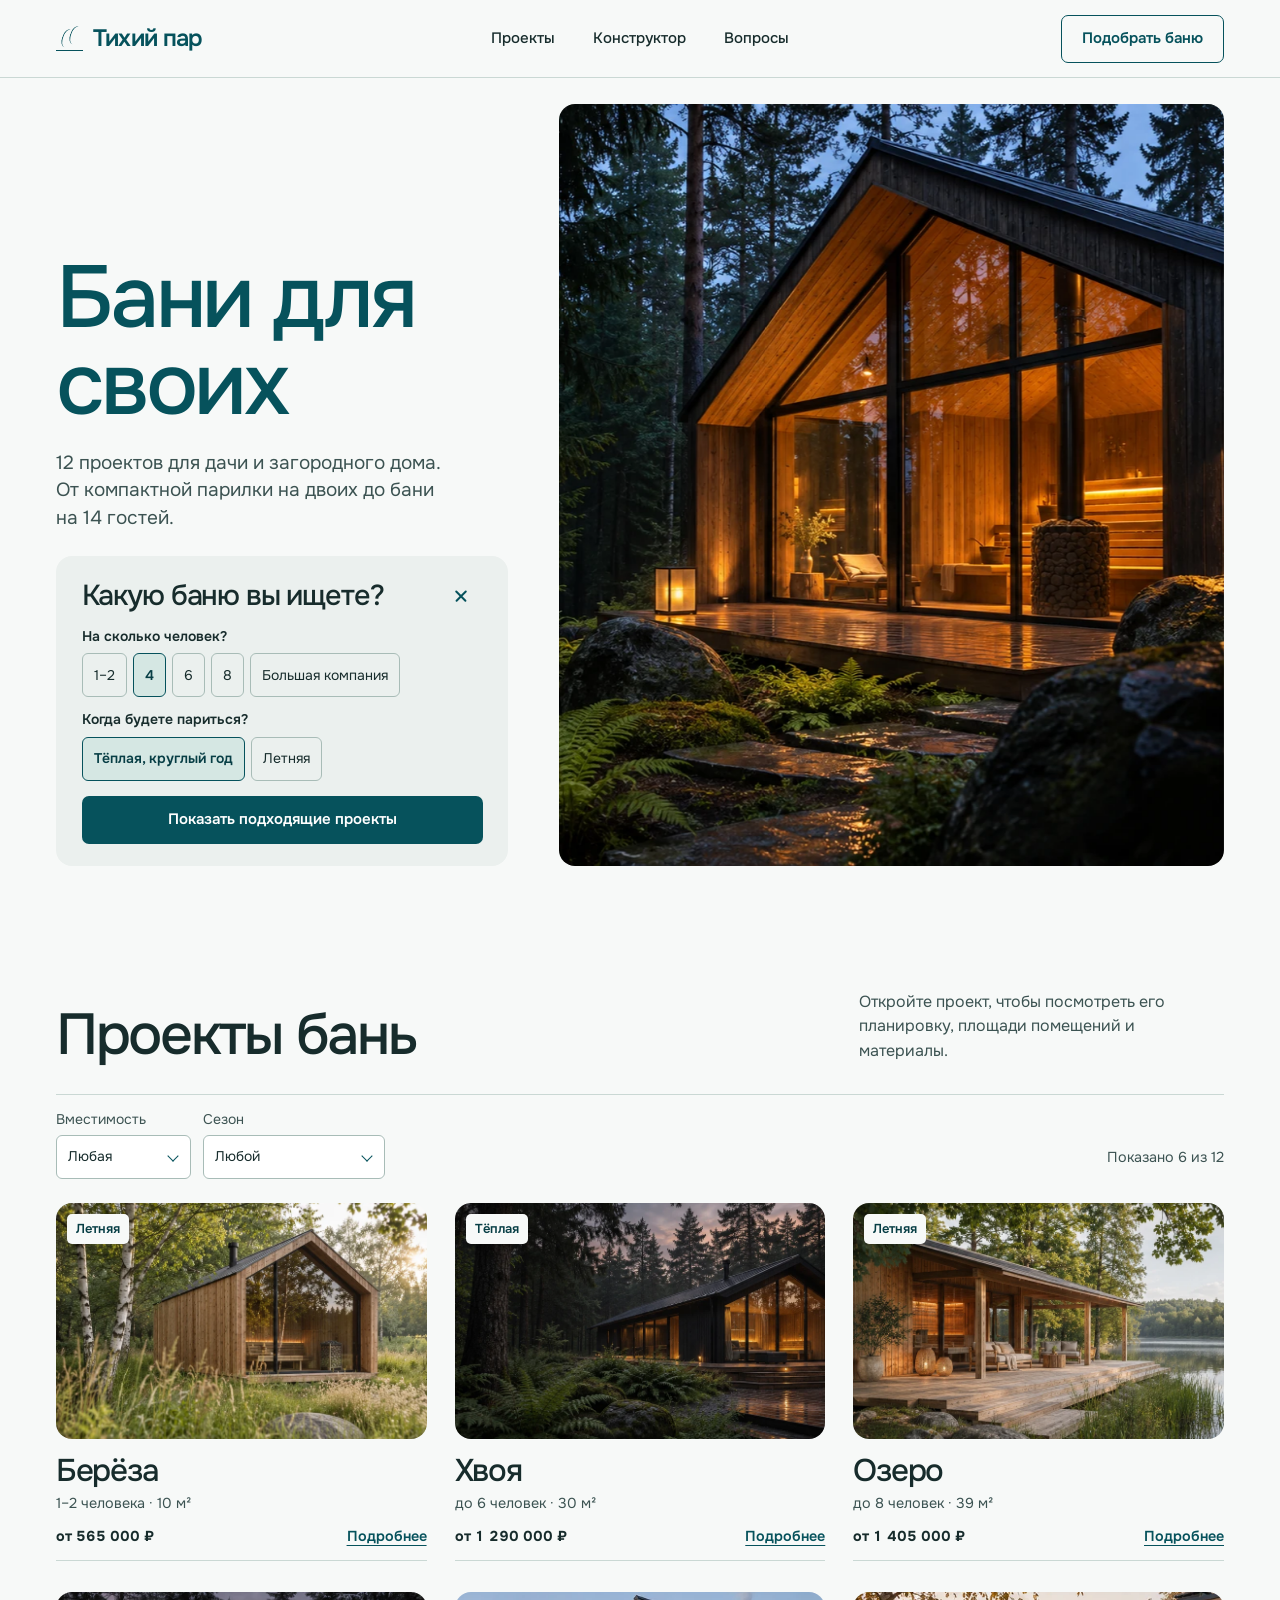
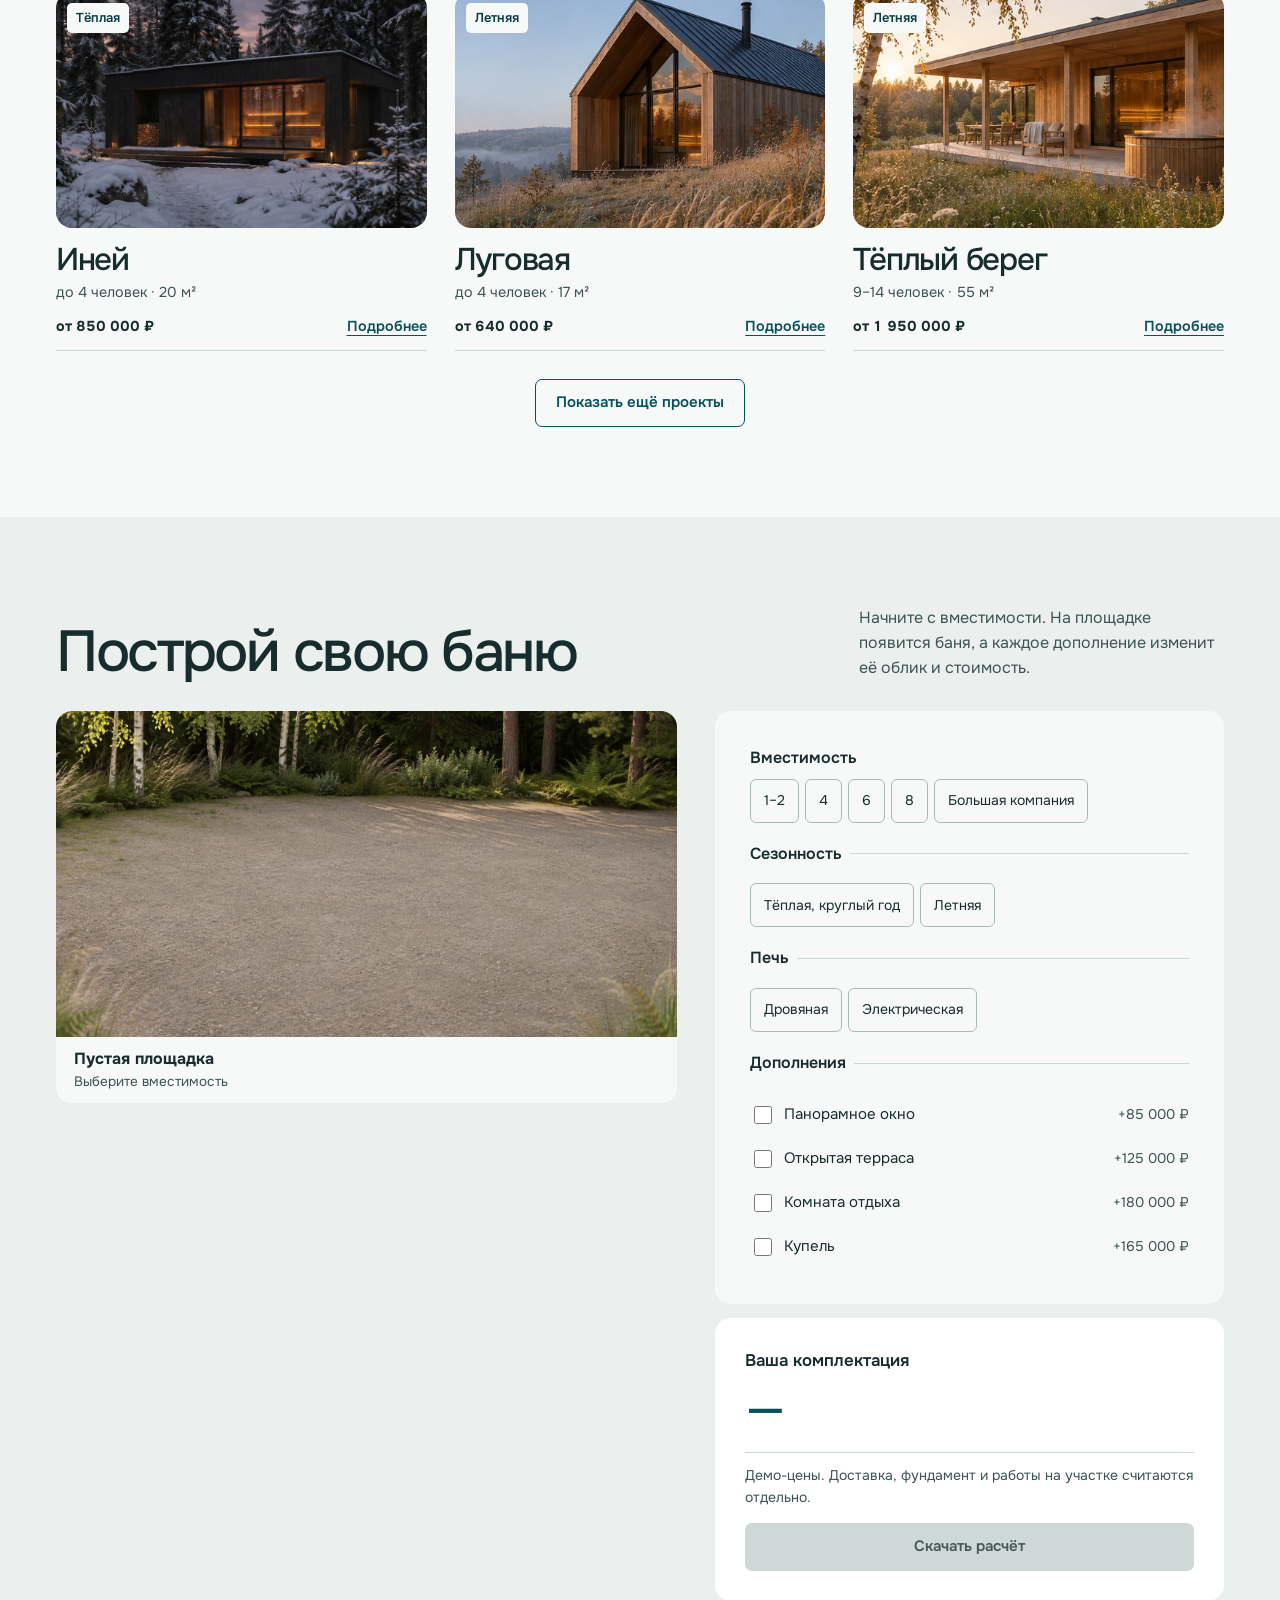
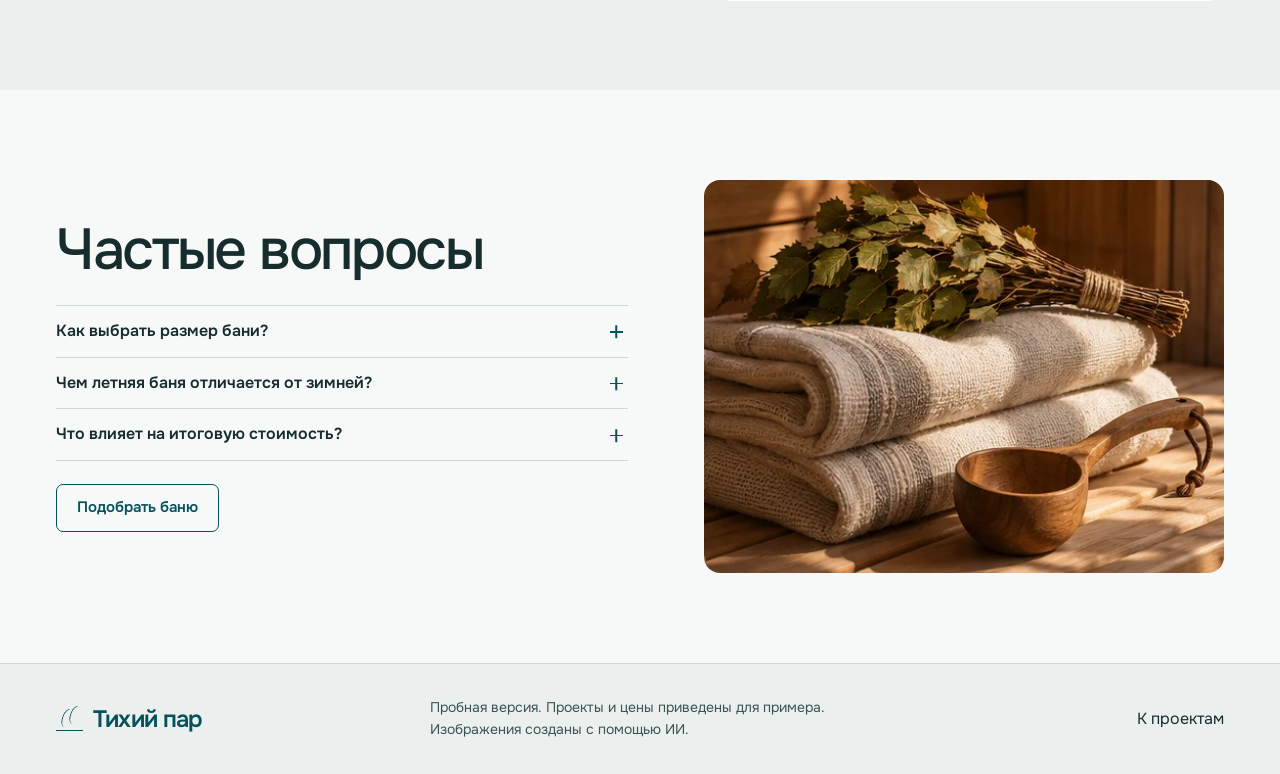
==== index.html @ e60c03b2 "Publish Tihiy Par bathhouse site" ====
<!doctype html>
<html lang="ru" data-type="product" data-radius="soft" data-buttons="solid">
<head>
  <meta charset="utf-8">
  <meta name="viewport" content="width=device-width, initial-scale=1">
  <meta name="theme-color" content="#f7f9f8">
  <meta name="page-type" content="product">
  <meta name="site-kind" content="other">
  <meta name="description" content="Подберите проект бани для дачи, семьи или большой компании и рассчитайте свою комплектацию.">
  <title>Тихий пар — бани для жизни за городом</title>
  <link rel="preconnect" href="https://fonts.googleapis.com">
  <link rel="preconnect" href="https://fonts.gstatic.com" crossorigin>
  <meta property="og:title" content="Тихий пар — проекты загородных бань">
  <meta property="og:description" content="12 проектов с планировками и расчёт стоимости вашей бани.">
  <meta property="og:image" content="https://tihiy-par-banya-studio.vocalmacaw258.chatgpt.site/assets/forest.webp">
  <meta name="twitter:card" content="summary_large_image">
  <link rel="icon" href="assets/mark.svg" type="image/svg+xml">
  <link href="https://fonts.googleapis.com/css2?family=Onest:wght@400;500;600;700&display=swap" rel="stylesheet">
  <link rel="stylesheet" href="styles.css">
  <script src="project-details.js" defer></script>
  <script src="construction.js" defer></script>
  <script src="app.js" defer></script>
</head>
<body>
  <a class="skip-link" href="#top">К содержанию</a>
  <header class="header">
    <div class="shell header-inner">
      <a class="brand" href="#top" aria-label="Тихий пар, на главную"><span class="brand-icon" aria-hidden="true"></span>Тихий пар</a>
      <button class="menu-toggle" type="button" aria-expanded="false" aria-controls="navigation">Меню</button>
      <nav id="navigation" class="navigation" aria-label="Основное меню">
        <a href="#catalog">Проекты</a><a href="#builder">Конструктор</a><a href="#faq">Вопросы</a>
      </nav>
      <button class="button button-line header-pick" type="button" data-quiz>Подобрать баню</button>
    </div>
  </header>
  <main id="top" tabindex="-1">
    <section class="hero" data-enter aria-labelledby="hero-title">
      <div class="shell wrap hero-inner">
        <div class="hero-copy">
          <h1 id="hero-title">Бани для своих</h1>
          <p class="hero-lead">12 проектов для дачи и загородного дома. От компактной парилки на двоих до бани на 14 гостей.</p>
          <button class="button hero-pick" id="hero-pick" type="button" data-quiz hidden>Открыть подбор</button>
        </div>
        <div class="hero-photo">
          <img src="assets/forest.webp" srcset="assets/forest-small.webp 820w, assets/forest.webp 1672w" sizes="(max-width: 620px) calc(100vw - 34px), 1400px" alt="Деревянная баня с тёплым светом в хвойном лесу" width="1672" height="941" fetchpriority="high">
        </div>
        <aside class="quiz" id="quiz" aria-labelledby="quiz-title">
          <div class="quiz-head"><p id="quiz-title">Какую баню вы ищете?</p><button type="button" id="quiz-close" class="icon-button" aria-label="Закрыть подбор"></button></div>
          <form id="quiz-form">
            <fieldset><legend>На сколько человек?</legend><div class="quiz-options" id="quiz-capacity"></div></fieldset>
            <fieldset><legend>Когда будете париться?</legend><div class="quiz-options" id="quiz-season"></div></fieldset>
            <button class="button button-dark quiz-submit" type="submit">Показать подходящие проекты</button>
          </form>
        </aside>
      </div>
    </section>
    <section class="section shell wrap" id="catalog" aria-labelledby="catalog-title">
      <div class="section-heading">
        <h2 id="catalog-title">Проекты бань</h2>
        <p>Откройте проект, чтобы посмотреть его планировку, площади помещений и материалы.</p>
      </div>
      <form id="filters" class="filters" aria-label="Фильтры каталога">
        <div class="filter-selects"><label>Вместимость<select id="catalog-capacity"></select></label><label>Сезон<select id="catalog-season"></select></label></div>
        <div class="filter-actions"><span id="catalog-count" role="status"></span><button type="reset" class="text-button" id="reset-filters">Сбросить</button></div>
      </form>
      <div id="project-grid" class="project-grid"></div>
      <div class="catalog-more"><button id="catalog-more" class="button button-line" type="button">Показать ещё проекты</button></div>
    </section>
    <section class="builder-section" id="builder" aria-labelledby="builder-title">
      <div class="shell wrap section">
        <div class="section-heading">
          <h2 id="builder-title">Построй свою баню</h2>
          <p>Начните с вместимости. На площадке появится баня, а каждое дополнение изменит её облик и стоимость.</p>
        </div>
        <div class="builder-layout">
          <figure class="build-preview">
            <canvas id="build-scene" width="800" height="420" role="img" aria-label="Пустая площадка для бани"></canvas>
            <figcaption><div><strong id="scene-title">Пустая площадка</strong><span id="scene-detail">Выберите вместимость</span></div><button type="button" id="clear-build" class="text-button" hidden>Начать заново</button></figcaption>
          </figure>
          <div class="build-settings">
          <form id="builder-form" class="builder-form">
            <fieldset><legend>Вместимость</legend><div class="build-options" id="builder-capacity"></div></fieldset>
            <fieldset><legend>Сезонность</legend><div class="build-options" id="builder-season"></div></fieldset>
            <fieldset><legend>Печь</legend><div class="build-options" id="builder-stove"></div></fieldset>
            <fieldset><legend>Дополнения</legend><div class="build-extras" id="builder-extras"></div></fieldset>
          </form>
          <aside class="estimate" aria-label="Предварительный расчёт">
            <div class="estimate-body">
              <h3>Ваша комплектация</h3>
              <p id="estimate-total" class="estimate-total" aria-live="polite" aria-atomic="true"></p>
              <ul id="estimate-items" class="estimate-items"></ul>
              <p class="estimate-note">Демо-цены. Доставка, фундамент и работы на участке считаются отдельно.</p>
              <button id="save-estimate" class="button button-dark" type="button">Скачать расчёт</button>
            </div>
          </aside>
          </div>
        </div>
      </div>
    </section>
    <section class="section shell wrap faq" id="faq" aria-labelledby="faq-title">
      <div>
        <h2 id="faq-title">Частые вопросы</h2>
        <details><summary>Как выбрать размер бани?</summary><p>Ориентируйтесь на число людей, которые будут париться одновременно. Для двоих достаточно компактной парной. Для встреч с друзьями пригодится отдельная комната отдыха.</p></details>
        <details><summary>Чем летняя баня отличается от зимней?</summary><p>Для использования в мороз выбирайте утеплённый вариант. Он дольше удерживает тепло. Если нужна вода зимой, её подвод и слив стоит продумать вместе с планировкой.</p></details>
        <details><summary>Что влияет на итоговую стоимость?</summary><p>Площадь, утепление, печь, остекление и дополнительные зоны. Доставка и подготовка участка зависят от места строительства.</p></details>
        <button class="button button-line faq-action" type="button" data-quiz>Подобрать баню</button>
      </div>
      <div class="faq-photo"><img src="assets/ritual.webp" alt="Льняные полотенца, берёзовый веник и деревянный ковш" loading="lazy" width="840" height="560"></div>
    </section>
  </main>
  <footer class="footer">
    <div class="shell footer-inner">
      <a class="brand" href="#top"><span class="brand-icon" aria-hidden="true"></span>Тихий пар</a>
      <p>Пробная версия. Проекты и цены приведены для примера. Изображения созданы с помощью ИИ.</p>
      <a href="#catalog">К проектам</a>
    </div>
  </footer>
  <dialog id="project-dialog" aria-labelledby="project-title">
    <button id="dialog-close" type="button" class="icon-button dialog-close" aria-label="Закрыть проект"></button>
    <div id="dialog-content"></div>
  </dialog>
</body>
</html>
---- styles.css ----
:root {
  color-scheme: light;
  --paper: #f7f9f8;
  --surface: #ebf0ee;
  --white: #fff;
  --ink: #172c2c;
  --muted: #3c5352;
  --accent: #06525c;
  --accent-dark: #073e45;
  --selected: #d5e7e3;
  --line: #cad8d4;
  --focus: #18777f;
  --radius: 16px;
  --ease: cubic-bezier(.22, 1, .36, 1);
  --font: Onest, Arial, sans-serif;
}

* { box-sizing: border-box; }
html { scroll-behavior: smooth; accent-color: var(--accent); scrollbar-color: #7b9996 var(--surface); }
body { margin: 0; background: var(--paper); color: var(--ink); font: 1rem/1.55 var(--font); }
::selection { background: var(--selected); color: var(--accent-dark); }
button, select { font: inherit; }
button { cursor: pointer; }
a { color: inherit; text-decoration: none; }
img { max-width: 100%; display: block; }
[hidden] { display: none !important; }
:focus-visible { outline: 3px solid var(--focus); outline-offset: 4px; }
.shell { width: min(100% - 112px, 1328px); margin-inline: auto; }
.skip-link { position: fixed; z-index: 5; inset: 12px auto auto 12px; padding: 10px 14px; background: var(--white); color: var(--accent); transform: translateY(-180%); }
.skip-link:focus { transform: none; }

.header { position: relative; z-index: 2; border-bottom: 1px solid var(--line); }
.header-inner { min-height: 77px; display: grid; grid-template-columns: 1fr auto 1fr; align-items: center; gap: 22px; }
.brand { display: inline-flex; width: fit-content; min-height: 44px; align-items: center; gap: 10px; white-space: nowrap; color: var(--accent); font-size: 1.48rem; font-weight: 600; letter-spacing: -.035em; }
.brand-icon { position: relative; display: inline-block; width: 27px; height: 25px; border-bottom: 1.5px solid currentColor; }
.brand-icon::before, .brand-icon::after { content: ""; position: absolute; width: 10px; height: 19px; border-left: 1.5px solid currentColor; border-radius: 50%; transform: rotate(20deg); inset: 3px auto auto 6px; }
.brand-icon::after { inset: 0 auto auto 14px; }
.navigation { display: flex; align-items: center; gap: clamp(20px, 3vw, 48px); font-size: .94rem; font-weight: 500; }
.navigation a, .footer a, .text-button { text-underline-offset: 5px; }
.navigation a:hover, .footer a:hover, .text-button:hover { text-decoration: underline; }
.header-pick { justify-self: end; }
.menu-toggle { display: none; }

.button { display: inline-flex; min-height: 48px; justify-content: center; align-items: center; padding: 10px 20px; border: 1px solid transparent; border-radius: 7px; text-align: center; font-size: .94rem; font-weight: 600; line-height: 1.3; transition: background .2s, color .2s, transform .21s var(--ease); }
.button-line, .hero-pick { border-color: var(--accent); color: var(--accent); background: transparent; }
.button-line:hover, .hero-pick:hover { background: var(--surface); }
.button-dark { background: var(--accent); color: var(--white); }
.button-dark:hover { background: var(--accent-dark); }
.button:hover { transform: translateY(-2px); }
.button:active { transform: translateY(0); }

h1, h2, h3, p { margin-top: 0; }
h1, h2, h3 { font-weight: 500; letter-spacing: -.04em; }
h1 { max-width: 9ch; color: var(--accent); font-size: clamp(3.35rem, 6.85vw, 6rem); line-height: .99; margin: 0 0 21px; text-wrap: balance; }
h2 { font-size: clamp(2.2rem, 4.5vw, 4.35rem); line-height: 1.04; margin-bottom: 0; text-wrap: balance; }
.hero-inner { min-height: calc(min(900px, 100svh) - 78px); display: grid; grid-template-columns: minmax(0, 4.05fr) minmax(0, 5.95fr); grid-template-rows: 1fr auto; gap: 23px clamp(25px, 4vw, 62px); padding-block: 26px 34px; }
.hero-copy { grid-area: 1 / 1; align-self: end; }
.hero-inner:has(.quiz[hidden]) .hero-copy { align-self: center; }
.hero-lead { color: var(--muted); max-width: 390px; font-size: clamp(1rem, 1.5vw, 1.19rem); line-height: 1.45; margin-bottom: 0; }
.hero-pick { margin-top: 16px; }
.hero-photo { grid-area: 1 / 2 / 3; overflow: hidden; border-radius: var(--radius); position: relative; background: var(--surface); min-height: 545px; }
.hero-photo img { position: absolute; inset: 0; width: 100%; height: 100%; object-fit: cover; object-position: 64% center; }
[data-enter] .hero-photo img { animation: hero-settle .85s var(--ease) both; }
@keyframes hero-settle { from { transform: scale(1.035); } to { transform: scale(1); } }
.quiz { grid-area: 2 / 1; align-self: end; min-width: 0; padding: 18px clamp(14px, 2vw, 26px) 22px; border-radius: var(--radius); background: var(--surface); }
.quiz-head { display: flex; align-items: center; justify-content: space-between; gap: 8px; margin-bottom: 8px; }
#quiz-title { font-size: clamp(1.35rem, 2.25vw, 2.1rem); line-height: 1.12; font-weight: 500; letter-spacing: -.04em; margin: 0; }
.icon-button { border: 1px solid transparent; border-radius: 50%; background: transparent; color: var(--accent); width: 44px; height: 44px; flex: none; position: relative; }
.icon-button::before, .icon-button::after { content: ""; width: 15px; height: 1.5px; background: currentColor; position: absolute; top: 50%; left: 50%; transform: translate(-50%, -50%) rotate(45deg); border-radius: 2px; }
.icon-button::after { transform: translate(-50%, -50%) rotate(-45deg); }
.icon-button:hover { background: var(--selected); }
fieldset { border: 0; padding: 0; margin: 0; min-width: 0; }
legend { padding: 0; font-weight: 600; }
.quiz fieldset { margin-bottom: 12px; }
.quiz legend { font-size: .875rem; margin-bottom: 6px; }
.quiz-options, .build-options { display: flex; flex-wrap: wrap; gap: 6px; }
.chip { position: relative; display: inline-flex; cursor: pointer; max-width: 100%; }
.chip input { position: absolute; opacity: 0; width: 1px; height: 1px; }
.chip span { display: flex; align-items: center; border: 1px solid #a8bcb7; border-radius: 6px; padding: 6px 11px; font-size: .875rem; min-height: 44px; line-height: 1.25; transition: background .18s, border-color .18s; }
.chip:hover span { border-color: var(--accent); }
.chip input:checked + span { background: var(--selected); border-color: var(--accent); color: var(--accent-dark); font-weight: 600; }
.chip input:focus-visible + span { outline: 2px solid var(--focus); outline-offset: 2px; }
.quiz-submit { width: 100%; margin-top: 3px; }

.section { padding-block: clamp(68px, 7vw, 112px); }
.section-heading { display: grid; grid-template-columns: minmax(0, 1.6fr) minmax(0, 1fr); align-items: end; gap: 25px; margin-bottom: 28px; }
.section-heading > p { margin: 0 0 2px; max-width: 365px; justify-self: end; color: var(--muted); }
.filters { display: flex; justify-content: space-between; align-items: end; gap: 10px 16px; flex-wrap: wrap; padding-block: 14px 24px; border-top: 1px solid var(--line); }
.filter-selects, .filter-actions { display: flex; flex-wrap: wrap; align-items: end; gap: 12px; }
.filter-actions { align-items: center; min-height: 44px; color: var(--muted); font-size: .9rem; }
.filters label { position: relative; display: grid; gap: 4px; font-size: .875rem; color: var(--muted); }
.filters label::after { content: ""; width: 7px; height: 7px; border-right: 1.5px solid var(--accent); border-bottom: 1.5px solid var(--accent); transform: rotate(45deg); position: absolute; right: 14px; bottom: 19px; pointer-events: none; }
select { appearance: none; min-height: 44px; border: 1px solid #a8bcb7; color: var(--ink); border-radius: 6px; background: var(--white); padding: 5px 33px 5px 11px; cursor: pointer; }
.text-button { min-height: 44px; background: transparent; border: 0; color: var(--accent); padding: 3px 6px; font-weight: 600; }
.project-grid { display: grid; grid-template-columns: repeat(3, minmax(0, 1fr)); column-gap: clamp(13px, 2.2vw, 34px); row-gap: 31px; }
.card { border-bottom: 1px solid var(--line); min-width: 0; transition: transform .22s var(--ease); }
.card-button { width: 100%; display: block; text-align: left; background: transparent; border: 0; color: inherit; padding: 0 0 8px; }
.card-media { position: relative; overflow: hidden; border-radius: var(--radius); background: var(--surface); }
.card-media img { width: 100%; aspect-ratio: 1.57; height: auto; object-fit: cover; transition: transform .35s var(--ease); }
.card:hover { transform: translateY(-2px); }
.card-button:hover img { transform: scale(1.028); }
.card-tag { position: absolute; left: 11px; top: 11px; background: var(--paper); color: var(--accent-dark); padding: 5px 9px; border-radius: 5px; font-size: .81rem; font-weight: 600; }
.card-body { padding: 14px 0 5px; }
.card-body h3 { font-size: clamp(1.5rem, 2.45vw, 2.25rem); margin: 0 0 3px; line-height: 1.15; }
.card-info { color: var(--muted); margin: 0 0 11px; font-size: .9rem; }
.card-bottom { display: flex; justify-content: space-between; align-items: center; gap: 7px; flex-wrap: wrap; font-size: .9rem; }
.card-bottom strong, .estimate-total, dd { font-variant-numeric: tabular-nums; }
.card-bottom span { color: var(--accent); font-weight: 600; text-decoration: underline; text-underline-offset: 4px; }
.catalog-more { margin-top: 28px; text-align: center; }
.catalog-empty { grid-column: 1 / -1; padding: 22px; background: var(--surface); color: var(--muted); margin: 0; border-radius: var(--radius); }

.builder-section { background: var(--surface); }
.build-preview { position: static; align-self: start; margin: 0; overflow: hidden; background: #edf0e5; border-radius: var(--radius); }
.build-preview canvas { width: 100%; height: auto; display: block; aspect-ratio: 800 / 420; }
.build-preview figcaption { display: flex; align-items: center; justify-content: space-between; gap: 8px; min-height: 66px; padding: 10px 18px; background: var(--paper); }
.build-preview figcaption strong, .build-preview figcaption span { display: block; }
.build-preview figcaption span { font-size: .85rem; color: var(--muted); }
.build-preview .text-button { font-size: .85rem; }
.build-settings { display: grid; gap: 14px; min-width: 0; }
.estimate button:disabled { background: #ced8d6; color: #465854; cursor: default; transform: none; }
.builder-layout { display: grid; grid-template-columns: minmax(0, 1.22fr) minmax(0, 1fr); gap: clamp(16px, 3vw, 40px); align-items: start; }
.builder-form { background: var(--paper); border-radius: var(--radius); padding: clamp(17px, 3vw, 35px); }
.builder-form fieldset + fieldset { border-top: 1px solid var(--line); margin-top: 19px; padding-top: 9px; }
.builder-form legend { font-size: 1rem; margin-bottom: 8px; padding-right: 8px; }
.builder-form .chip span { padding-inline: 13px; }
.build-extras { display: grid; }
.extra { display: flex; gap: 9px; align-items: center; min-height: 44px; padding: 6px 0; font-size: .94rem; cursor: pointer; }
.extra input { width: 18px; height: 18px; flex: none; }
.extra small { margin-left: auto; font-size: .875rem; color: var(--muted); white-space: nowrap; }
.estimate { background: var(--white); border-radius: var(--radius); overflow: hidden; }
.estimate > img { width: 100%; height: clamp(155px, 17vw, 225px); object-fit: cover; object-position: 50% 57%; }
.estimate-body { padding: clamp(16px, 2.6vw, 30px); }
.estimate-body h3 { font-size: 1.05rem; letter-spacing: 0; margin-bottom: 4px; font-weight: 600; }
.estimate-total { color: var(--accent); font-size: clamp(2rem, 4.2vw, 3.65rem); letter-spacing: -.04em; line-height: 1.12; margin-bottom: 13px; }
.estimate-items { list-style: none; padding: 0; margin: 0 0 14px; color: var(--muted); }
.estimate-items li { display: flex; justify-content: space-between; gap: 10px; font-size: .875rem; line-height: 1.7; }
.estimate-items li span:last-child { white-space: nowrap; }
.estimate-note { border-top: 1px solid var(--line); padding-top: 12px; color: var(--muted); font-size: .875rem; }
.estimate-body .button { width: 100%; }

.faq { display: grid; grid-template-columns: minmax(0, 1.1fr) minmax(0, 1fr); gap: clamp(23px, 6vw, 84px); align-items: center; }
.faq-photo img { width: 100%; height: auto; aspect-ratio: 1.32; object-fit: cover; border-radius: var(--radius); }
.faq h2 { margin-bottom: 24px; }
details { border-top: 1px solid var(--line); }
details:last-of-type { border-bottom: 1px solid var(--line); }
summary { cursor: pointer; font-weight: 600; padding: 13px 26px 13px 0; position: relative; list-style: none; }
summary::-webkit-details-marker { display: none; }
summary::before, summary::after { content: ""; position: absolute; inset: 50% 5px auto auto; width: 13px; height: 1.5px; background: var(--accent); }
summary::after { transform: rotate(90deg); }
details[open] summary::after { visibility: hidden; }
details p { color: var(--muted); margin: 0 0 14px; }
.faq-action { margin-top: 23px; }
.footer { border-top: 1px solid var(--line); background: var(--surface); color: var(--ink); }
.footer-inner { display: flex; justify-content: space-between; align-items: center; gap: 22px; padding-block: 33px; }
.footer p { margin: 0; color: var(--muted); font-size: .875rem; max-width: 480px; }
.footer a:last-child { display: inline-flex; align-items: center; min-height: 44px; white-space: nowrap; }

dialog { width: min(680px, calc(100% - 20px)); max-height: calc(100% - 20px); padding: 0; border: 0; border-radius: var(--radius); background: var(--white); color: var(--ink); overflow: hidden; }
dialog::backdrop { background: #102726a8; }
.dialog-close { position: absolute; top: 10px; right: 10px; z-index: 1; background: var(--paper); border-color: var(--line); touch-action: manipulation; }
#dialog-content { max-height: calc(100vh - 20px); max-height: calc(100dvh - 20px); overflow-y: auto; overscroll-behavior: contain; }
.project-gallery { touch-action: pan-y pinch-zoom; user-select: none; overflow: hidden; background: var(--surface); }
.gallery-slide { width: 100%; aspect-ratio: 1.87; max-height: 365px; }
.dialog-photo { width: 100%; height: 100%; object-fit: cover; }
.plan-slide { display: grid; place-items: center; background: var(--surface); }
.plan-drawing { width: 100%; height: 100%; display: block; }
.gallery-controls { display: flex; gap: 7px; padding: 9px 18px; border-bottom: 1px solid var(--line); justify-content: center; background: var(--paper); }
.gallery-controls button { padding: 5px 14px; min-height: 44px; background: transparent; color: var(--accent); border: 1px solid #a8bcb7; border-radius: 6px; font-size: .9rem; }
.gallery-controls button[aria-pressed="true"] { background: var(--selected); border-color: var(--accent); font-weight: 600; }
.dialog-body { padding: clamp(16px, 4vw, 28px); }
.dialog-body h2 { font-size: clamp(2rem, 4vw, 3.2rem); margin-bottom: 8px; }
.dialog-body .card-info { margin-block: 0 10px; }
.project-spec { margin-bottom: 20px; }
.project-spec h3 { margin: 0 0 8px; font-size: 1.39rem; }
.spec-list { margin: 0; font-size: .9rem; }
.spec-list > div { display: flex; justify-content: space-between; gap: 14px; border-top: 1px solid var(--line); padding-block: 8px; }
.spec-list dd { margin: 0; white-space: nowrap; }
.spec-total { font-weight: 600; }
.materials-list > div { display: grid; grid-template-columns: minmax(100px, 1fr) minmax(0, 3fr); }
.materials-list dt, .project-note { color: var(--muted); }
.materials-list dd { white-space: normal; }
.project-note { font-size: .875rem; }

@media (max-width: 1080px) {
  .shell { width: calc(100% - 72px); }
  .hero-inner { min-height: auto; grid-template-columns: minmax(0, 1fr) minmax(0, 1.17fr); }
  .hero-photo { min-height: 560px; }
}

@media (max-width: 830px) {
  .shell { width: calc(100% - 42px); }
  .hero-inner { grid-template-columns: minmax(0, 1fr) minmax(0, 1.02fr); gap: 17px; }
  .hero-photo { min-height: 515px; }
  .hero-copy h1 { font-size: clamp(3.25rem, 8vw, 4.2rem); }
  .quiz { padding: 12px 14px 15px; }
  .project-grid { grid-template-columns: repeat(2, minmax(0, 1fr)); }
}

@media (max-width: 620px) {
  .shell { width: calc(100% - 34px); }
  .header-inner { min-height: 63px; display: flex; justify-content: space-between; gap: 10px; }
  .brand { font-size: 1.33rem; }
  .navigation { display: none; position: absolute; inset: 100% 0 auto; flex-direction: column; align-items: stretch; gap: 0; background: var(--paper); padding: 9px 17px; border-bottom: 1px solid var(--line); }
  .navigation.open { display: flex; }
  .navigation a { display: flex; align-items: center; min-height: 48px; padding: 5px 8px; }
  .menu-toggle { display: block; border: 0; background: transparent; color: var(--accent); padding: 8px 0 8px 8px; min-height: 44px; font-weight: 600; }
  .header-pick { display: none; }
  .hero-inner { grid-template-columns: 1fr; grid-template-rows: auto; gap: 15px; padding-block: 25px 27px; }
  .hero-copy { grid-area: auto; }
  .hero-copy h1 { max-width: none; font-size: clamp(2.85rem, 11vw, 4.1rem); margin-bottom: 9px; text-wrap: initial; }
  .hero-lead { max-width: 360px; }
  .hero-photo { grid-area: auto; min-height: 0; aspect-ratio: 1.95; }
  .hero-photo img { object-position: 62% 54%; }
  .quiz { grid-area: auto; }
  .section { padding-block: 55px; }
  .section-heading { grid-template-columns: 1fr; gap: 12px; }
  .section-heading > p { justify-self: start; }
  .filter-selects { width: 100%; align-items: stretch; gap: 7px; }
  .filter-selects label { min-width: 0; flex: 1; }
  .filter-selects select { width: 100%; text-overflow: ellipsis; }
  .filters { padding-bottom: 17px; }
  .filter-actions { min-height: 0; }
  .project-grid, .builder-layout, .faq { grid-template-columns: 1fr; }
  .card-body { padding-block: 11px 4px; }
  .catalog-more .button { width: 100%; }
  .footer-inner { flex-wrap: wrap; padding-block: 23px; gap: 14px; }
  .footer-inner p { order: 3; }
}

@media (max-width: 365px) {
  .shell { width: calc(100% - 26px); }
  .hero-copy h1 { font-size: 2.55rem; }
  .quiz { padding-inline: 11px; }
  .quiz-options { gap: 5px; }
  .quiz .chip span { padding-inline: 7px; }
  .extra { font-size: .88rem; }
}

@media (max-width: 365px) and (max-height: 690px) {
  .hero-inner { padding-block: 18px 22px; gap: 10px; }
  .hero-photo { aspect-ratio: 2.45; }
  .quiz-head { margin-bottom: 4px; }
  .quiz fieldset { margin-bottom: 8px; }
}

@media (prefers-reduced-motion: reduce) {
  html { scroll-behavior: auto; }
  *, *::before, *::after { animation: none !important; transition: none !important; }
  .button:hover, .card:hover, .card-button:hover img { transform: none; }
}
@media (max-width: 620px) {
  .build-preview figcaption { min-height: 48px; padding: 4px 12px; }
}
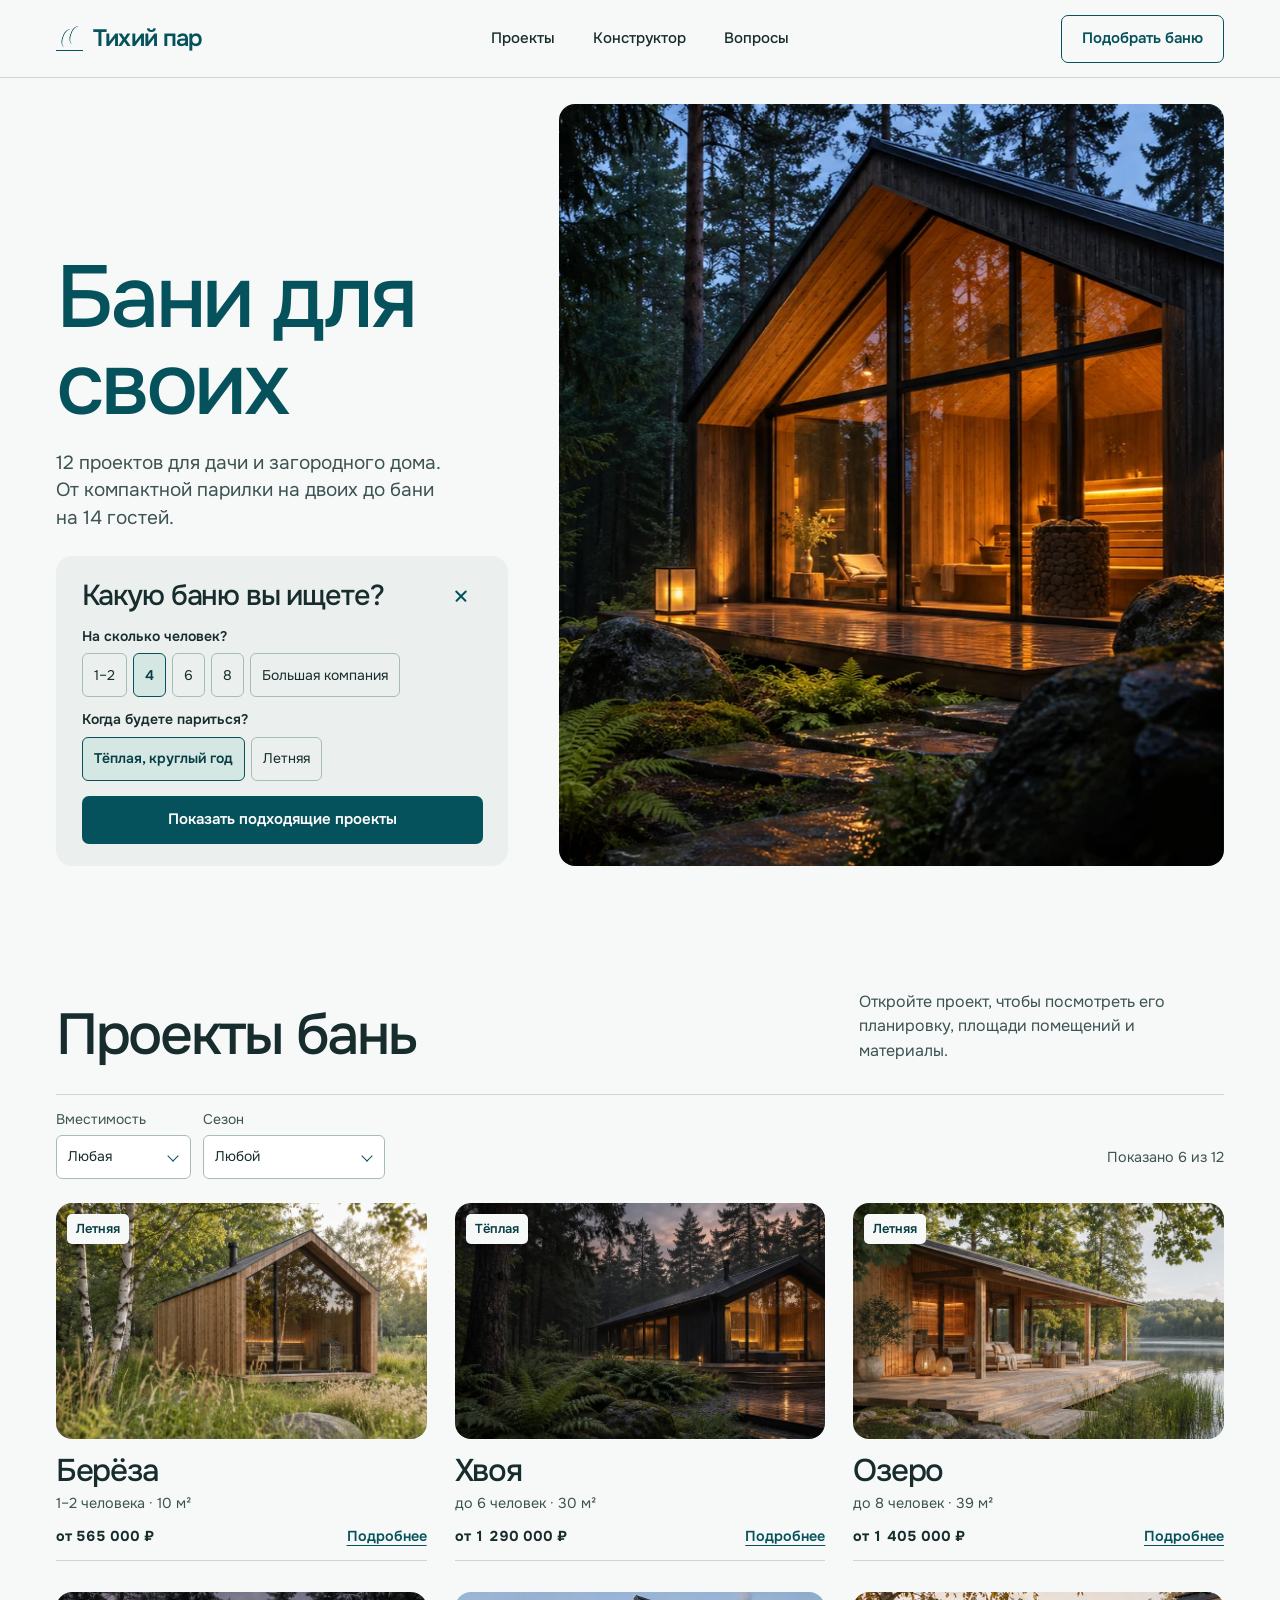
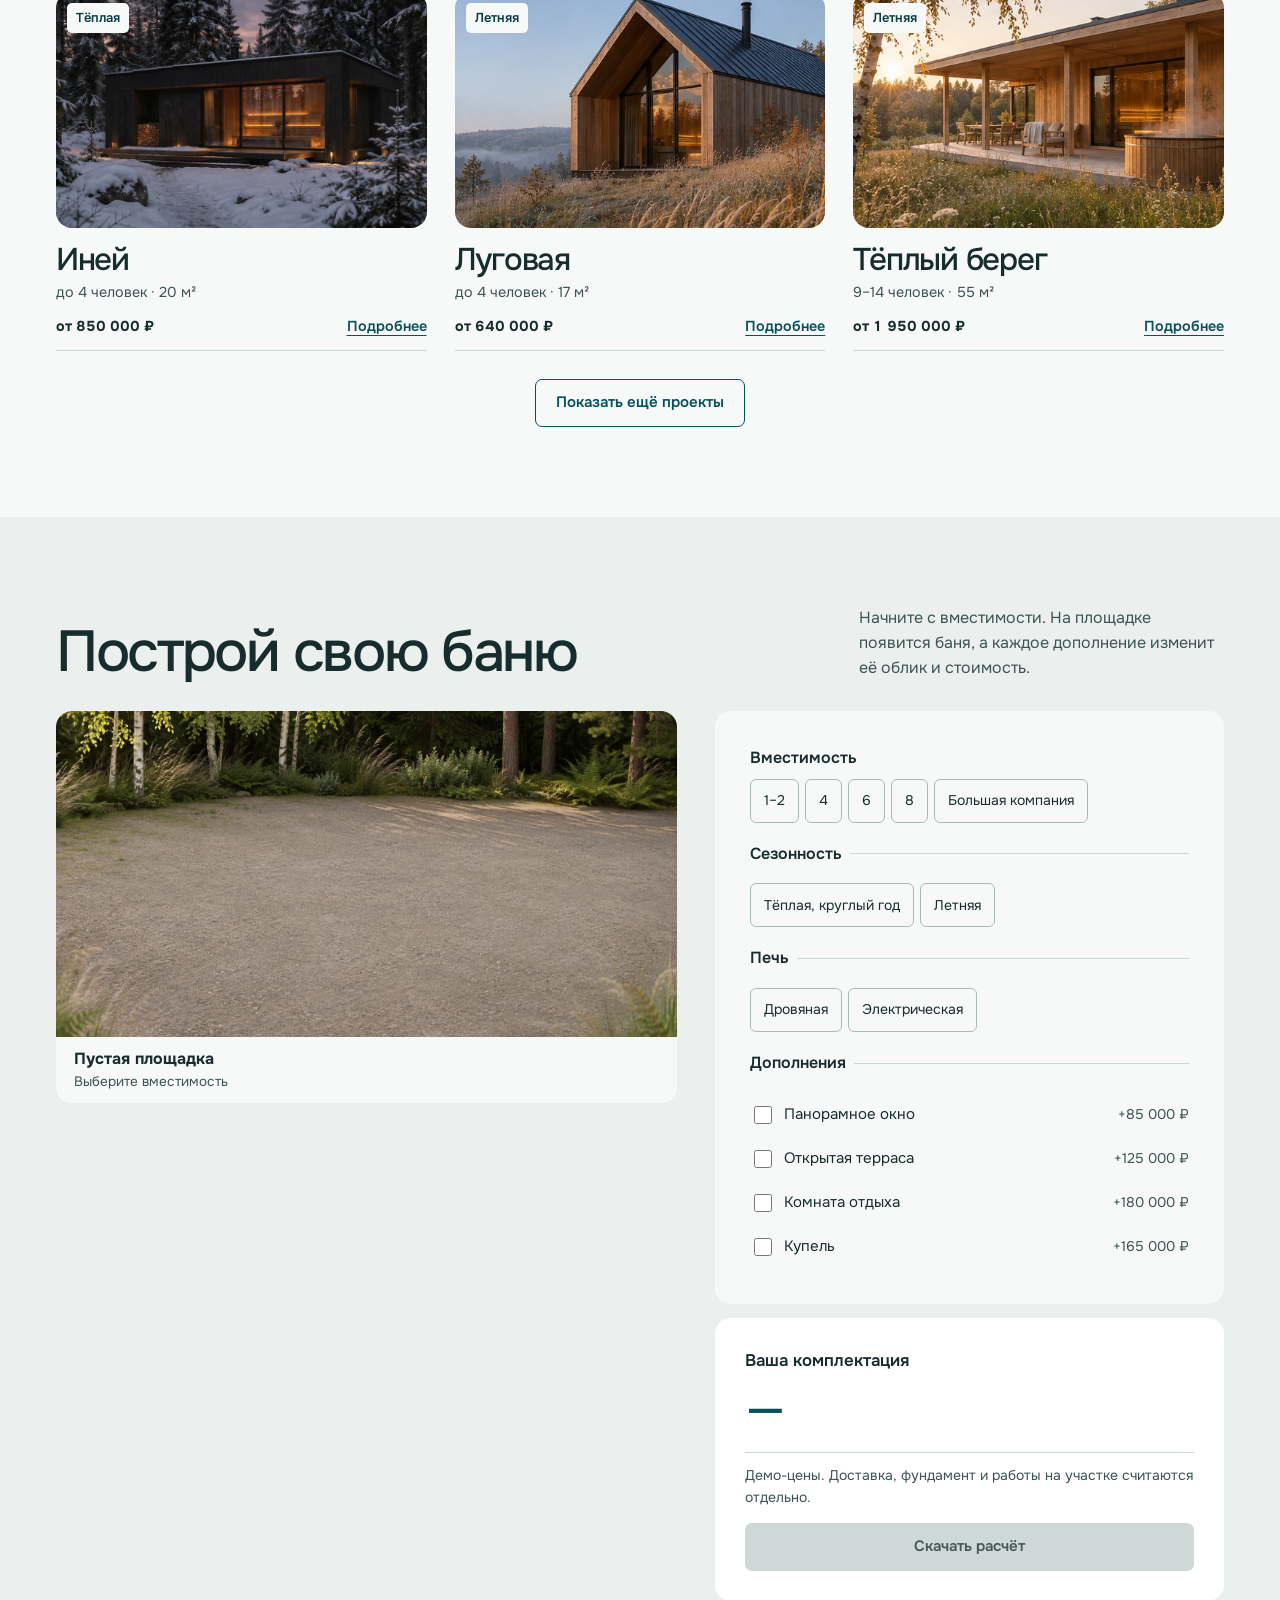
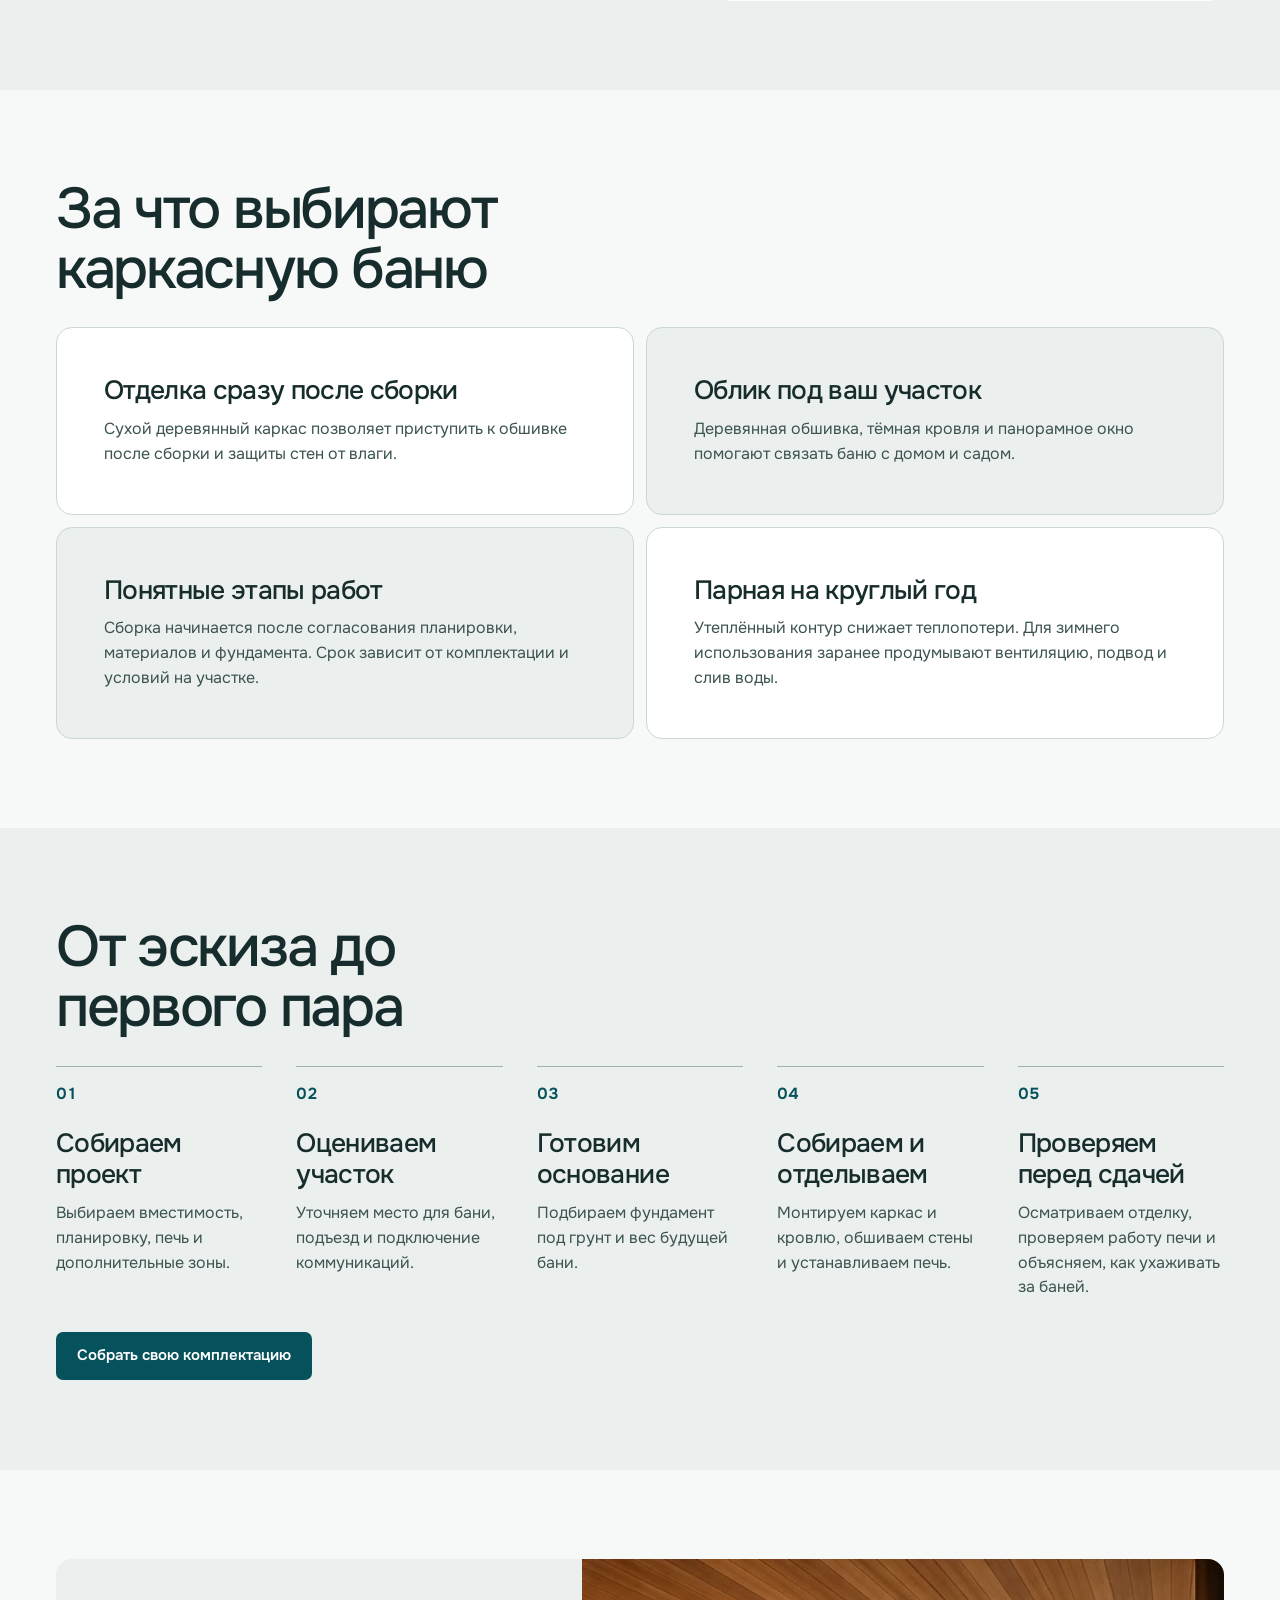
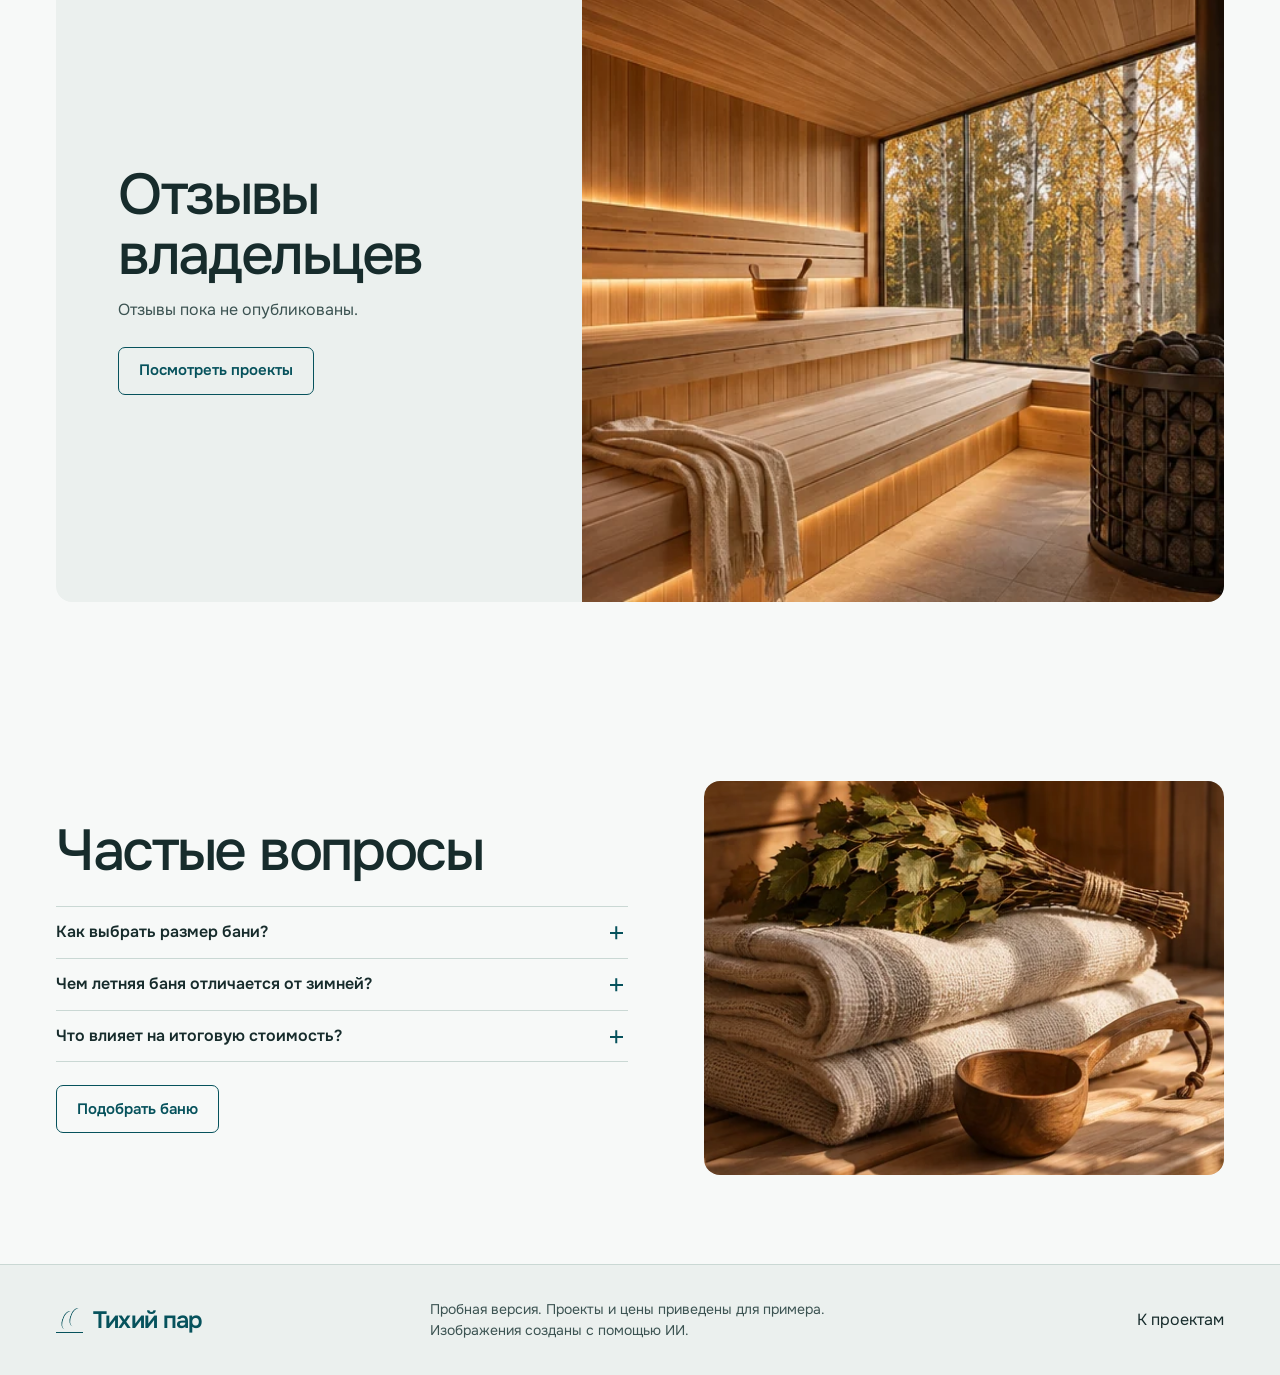
==== commit 66864a3a: "Add sauna benefits and construction guide" ====
--- a/index.html
+++ b/index.html
@@ -97,6 +97,52 @@
         </div>
       </div>
     </section>
+    <section class="section shell wrap" id="advantages" aria-labelledby="advantages-title">
+      <div class="section-heading build-story-heading">
+        <h2 id="advantages-title">За что выбирают каркасную баню</h2>
+      </div>
+      <div class="advantages-grid">
+        <article>
+          <h3>Отделка сразу после сборки</h3>
+          <p>Сухой деревянный каркас позволяет приступить к обшивке после сборки и защиты стен от влаги.</p>
+        </article>
+        <article>
+          <h3>Облик под ваш участок</h3>
+          <p>Деревянная обшивка, тёмная кровля и панорамное окно помогают связать баню с домом и садом.</p>
+        </article>
+        <article>
+          <h3>Понятные этапы работ</h3>
+          <p>Сборка начинается после согласования планировки, материалов и фундамента. Срок зависит от комплектации и условий на участке.</p>
+        </article>
+        <article>
+          <h3>Парная на круглый год</h3>
+          <p>Утеплённый контур снижает теплопотери. Для зимнего использования заранее продумывают вентиляцию, подвод и слив воды.</p>
+        </article>
+      </div>
+    </section>
+    <section class="construction-guide" id="process" aria-labelledby="process-title">
+      <div class="section shell wrap">
+        <div class="section-heading build-story-heading"><h2 id="process-title">От эскиза до первого пара</h2></div>
+        <ol class="process-grid">
+          <li><h3>Собираем проект</h3><p>Выбираем вместимость, планировку, печь и дополнительные зоны.</p></li>
+          <li><h3>Оцениваем участок</h3><p>Уточняем место для бани, подъезд и подключение коммуникаций.</p></li>
+          <li><h3>Готовим основание</h3><p>Подбираем фундамент под грунт и вес будущей бани.</p></li>
+          <li><h3>Собираем и отделываем</h3><p>Монтируем каркас и кровлю, обшиваем стены и устанавливаем печь.</p></li>
+          <li><h3>Проверяем перед сдачей</h3><p>Осматриваем отделку, проверяем работу печи и объясняем, как ухаживать за баней.</p></li>
+        </ol>
+        <a class="button button-dark process-action" href="#builder">Собрать свою комплектацию</a>
+      </div>
+    </section>
+    <section class="section shell wrap" id="reviews" aria-labelledby="reviews-title">
+      <div class="reviews-panel">
+        <div class="reviews-copy">
+          <h2 id="reviews-title">Отзывы владельцев</h2>
+          <p>Отзывы пока не опубликованы.</p>
+          <a class="button button-line" href="#catalog">Посмотреть проекты</a>
+        </div>
+        <img src="assets/interior.webp" alt="Деревянные полки и мягкий свет в парной" loading="lazy" width="840" height="560">
+      </div>
+    </section>
     <section class="section shell wrap faq" id="faq" aria-labelledby="faq-title">
       <div>
         <h2 id="faq-title">Частые вопросы</h2>
--- a/styles.css
+++ b/styles.css
@@ -252,3 +252,66 @@
   .build-preview figcaption { min-height: 48px; padding: 4px 12px; }
 }
 
+.build-story-heading h2 { max-width: 18ch; }
+.advantages-grid {
+  display: grid;
+  grid-template-columns: repeat(2, minmax(0, 1fr));
+  gap: 12px;
+}
+.advantages-grid article {
+  padding: clamp(22px, 4vw, 47px);
+  border: 1px solid var(--line);
+  border-radius: var(--radius);
+  background: var(--white);
+}
+.advantages-grid article:nth-child(2), .advantages-grid article:nth-child(3) { background: var(--surface); }
+.advantages-grid h3, .process-grid h3 {
+  margin: 0 0 10px;
+  font-size: clamp(1.12rem, 2.3vw, 1.65rem);
+  line-height: 1.2;
+  letter-spacing: -.025em;
+}
+.advantages-grid p, .process-grid p, .reviews-copy p { margin: 0; color: var(--muted); }
+.advantages-grid p { max-width: 45ch; }
+.construction-guide { background: var(--surface); }
+.process-grid {
+  display: grid;
+  grid-template-columns: repeat(5, minmax(0, 1fr));
+  gap: clamp(16px, 3vw, 34px);
+  list-style: none;
+  counter-reset: construction-step;
+  padding: 0;
+  margin: 0;
+}
+.process-grid li { counter-increment: construction-step; border-top: 1px solid #9ab5af; padding-top: 15px; }
+.process-grid li::before {
+  content: counter(construction-step, decimal-leading-zero);
+  display: block;
+  margin-bottom: 21px;
+  color: var(--accent);
+  font-variant-numeric: tabular-nums;
+  font-weight: 650;
+}
+.process-action { margin-top: 32px; }
+.reviews-panel {
+  display: grid;
+  grid-template-columns: minmax(0, .9fr) minmax(0, 1.1fr);
+  align-items: stretch;
+  overflow: hidden;
+  border-radius: var(--radius);
+  background: var(--surface);
+}
+.reviews-copy { align-self: center; padding: clamp(24px, 5vw, 62px); }
+.reviews-copy h2 { margin-top: 0; margin-bottom: 12px; }
+.reviews-copy a { margin-top: 24px; }
+.reviews-panel img { width: 100%; height: 100%; min-height: 260px; object-fit: cover; }
+@media (max-width: 960px) {
+  .process-grid { grid-template-columns: repeat(3, minmax(0, 1fr)); }
+}
+@media (max-width: 620px) {
+  .advantages-grid, .process-grid, .reviews-panel { grid-template-columns: 1fr; }
+  .process-grid li { display: grid; grid-template-columns: 2.2rem minmax(0, 1fr); column-gap: 12px; }
+  .process-grid li::before { grid-row: span 2; margin: 0; }
+  .process-grid h3 { margin-bottom: 4px; }
+  .reviews-panel img { min-height: 0; aspect-ratio: 3 / 2; }
+}
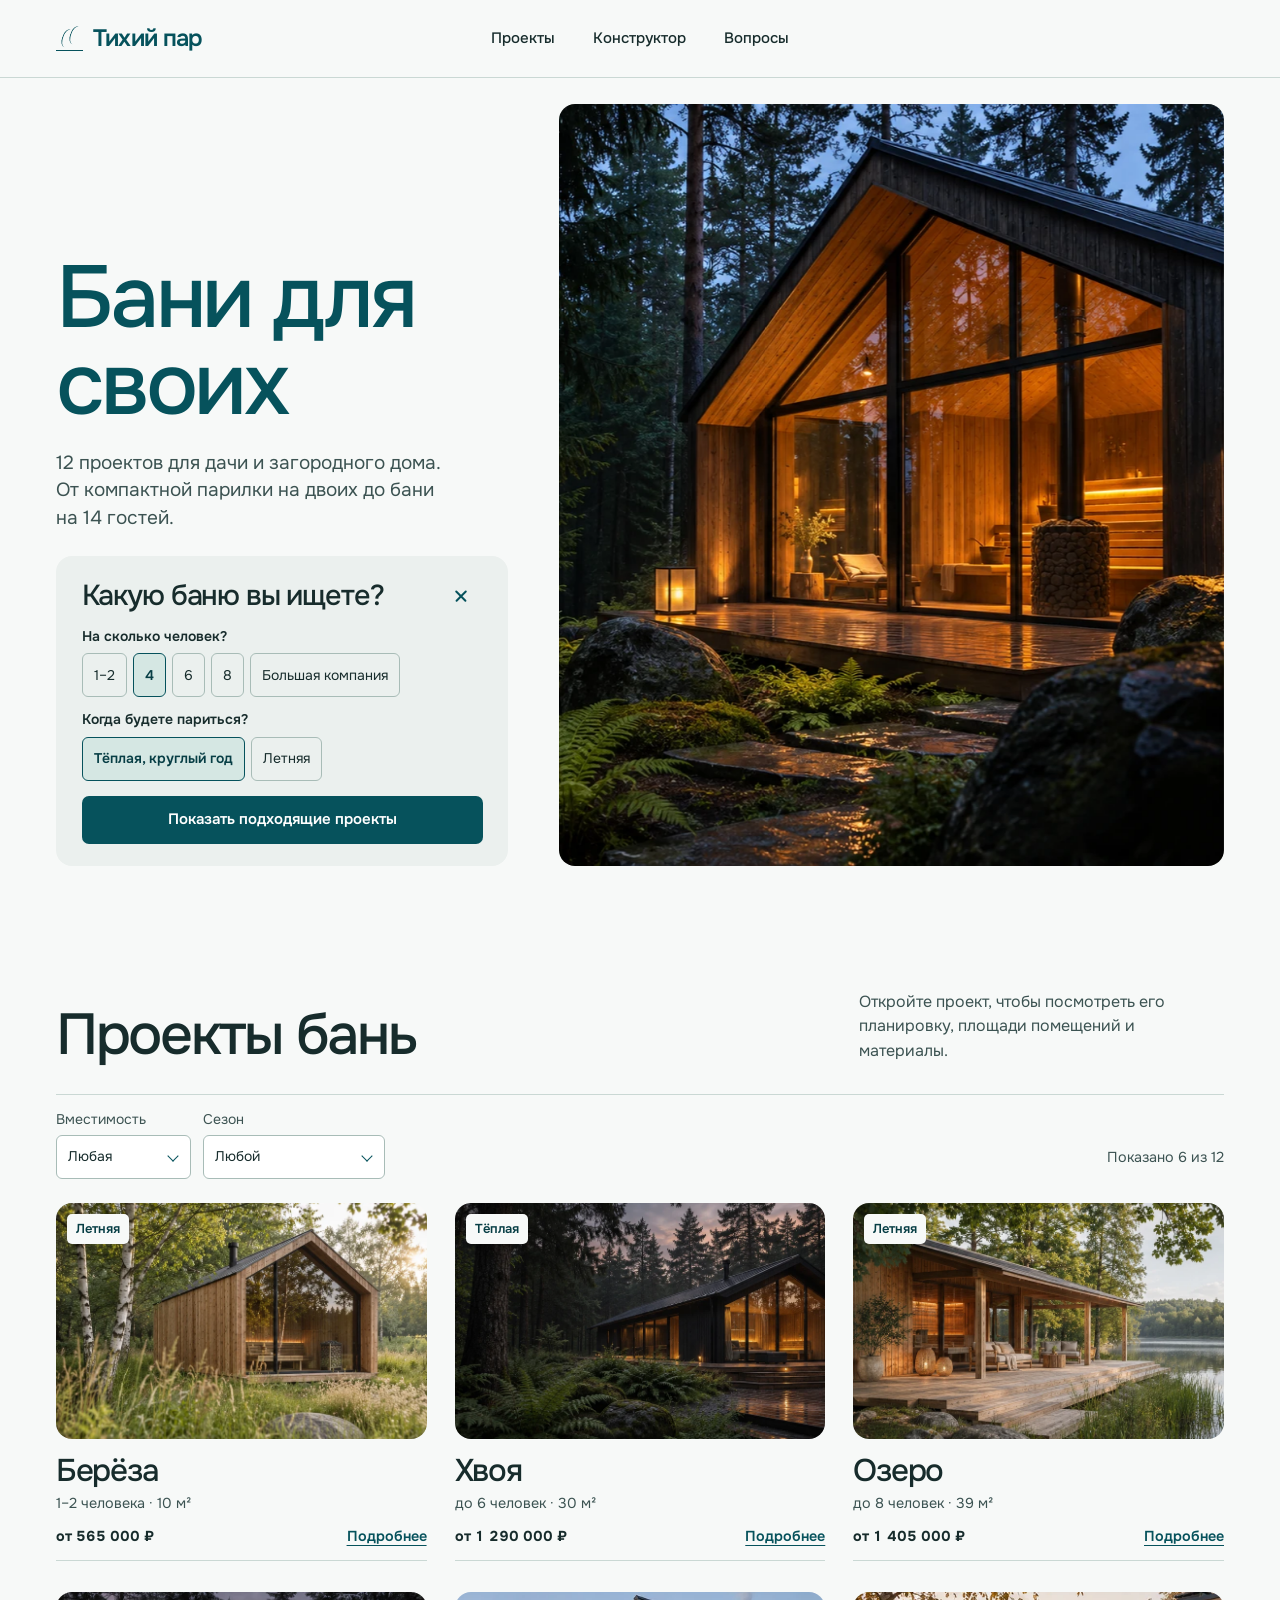
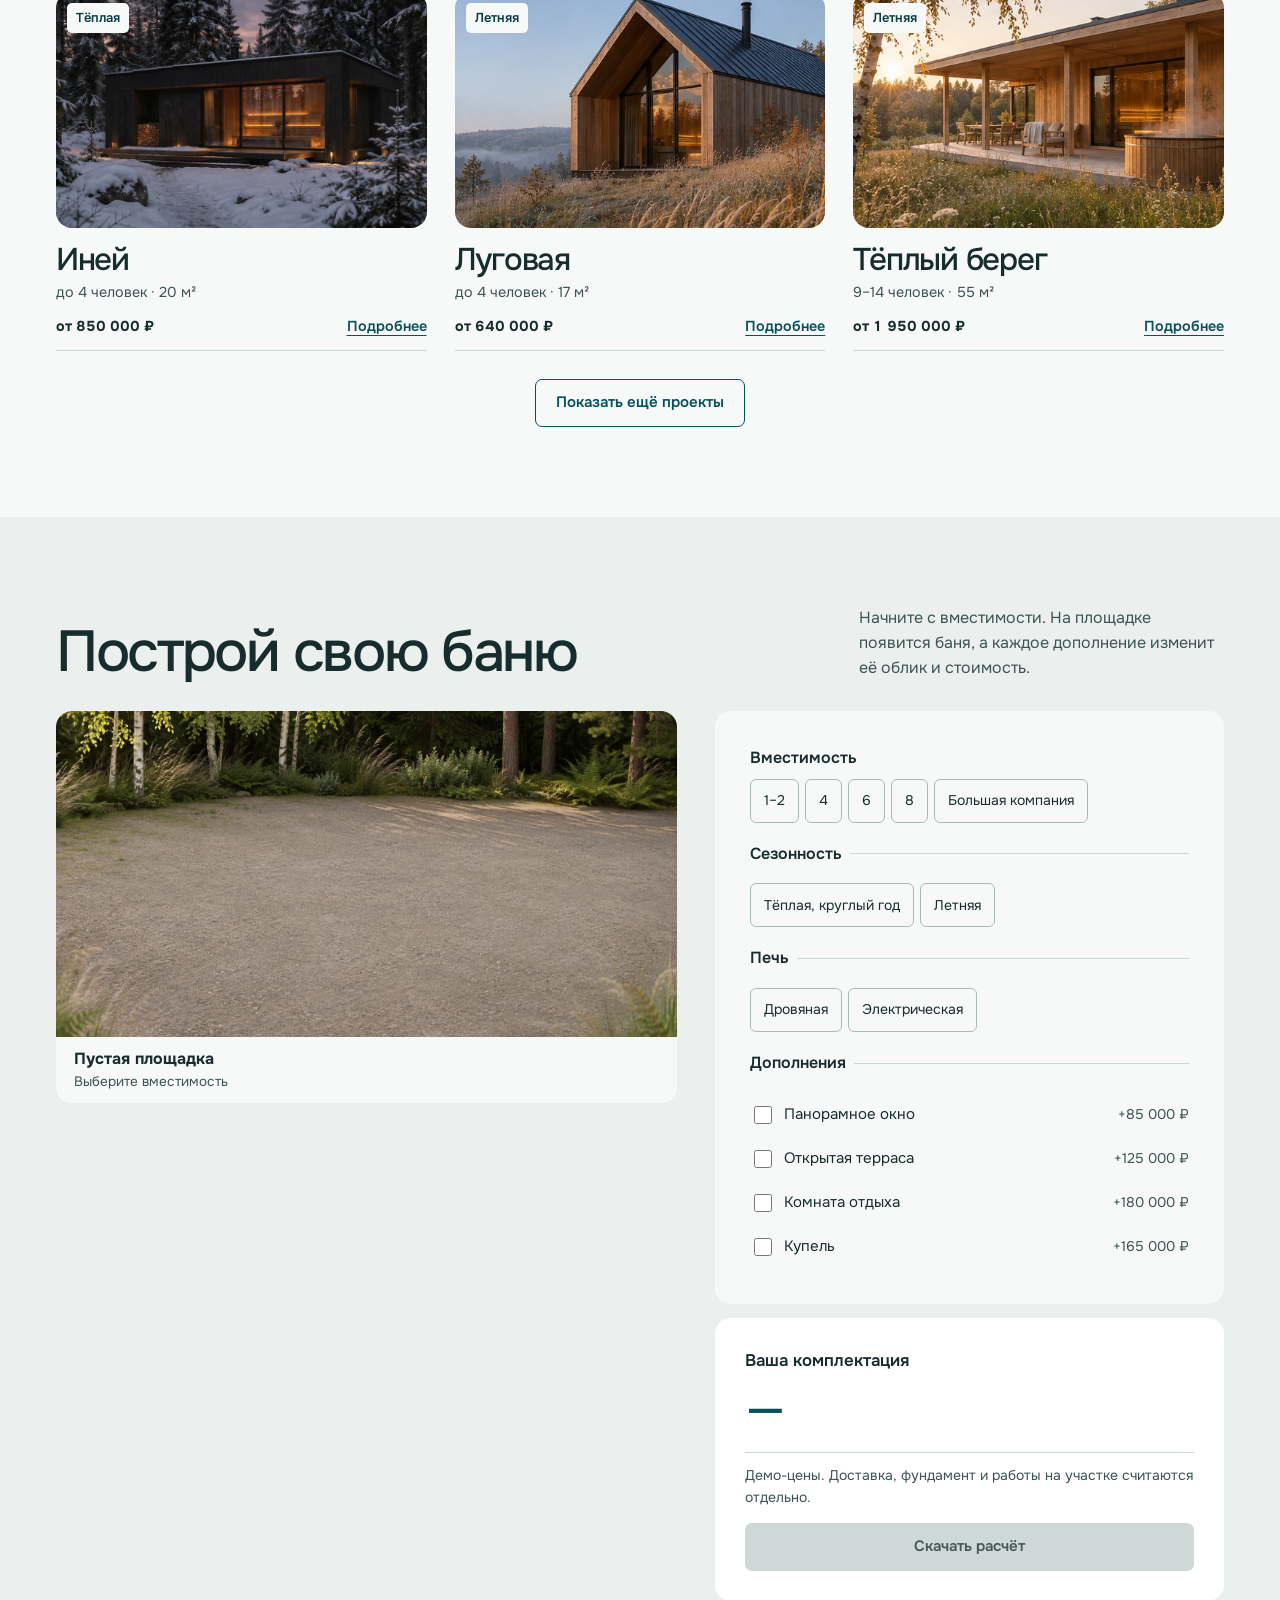
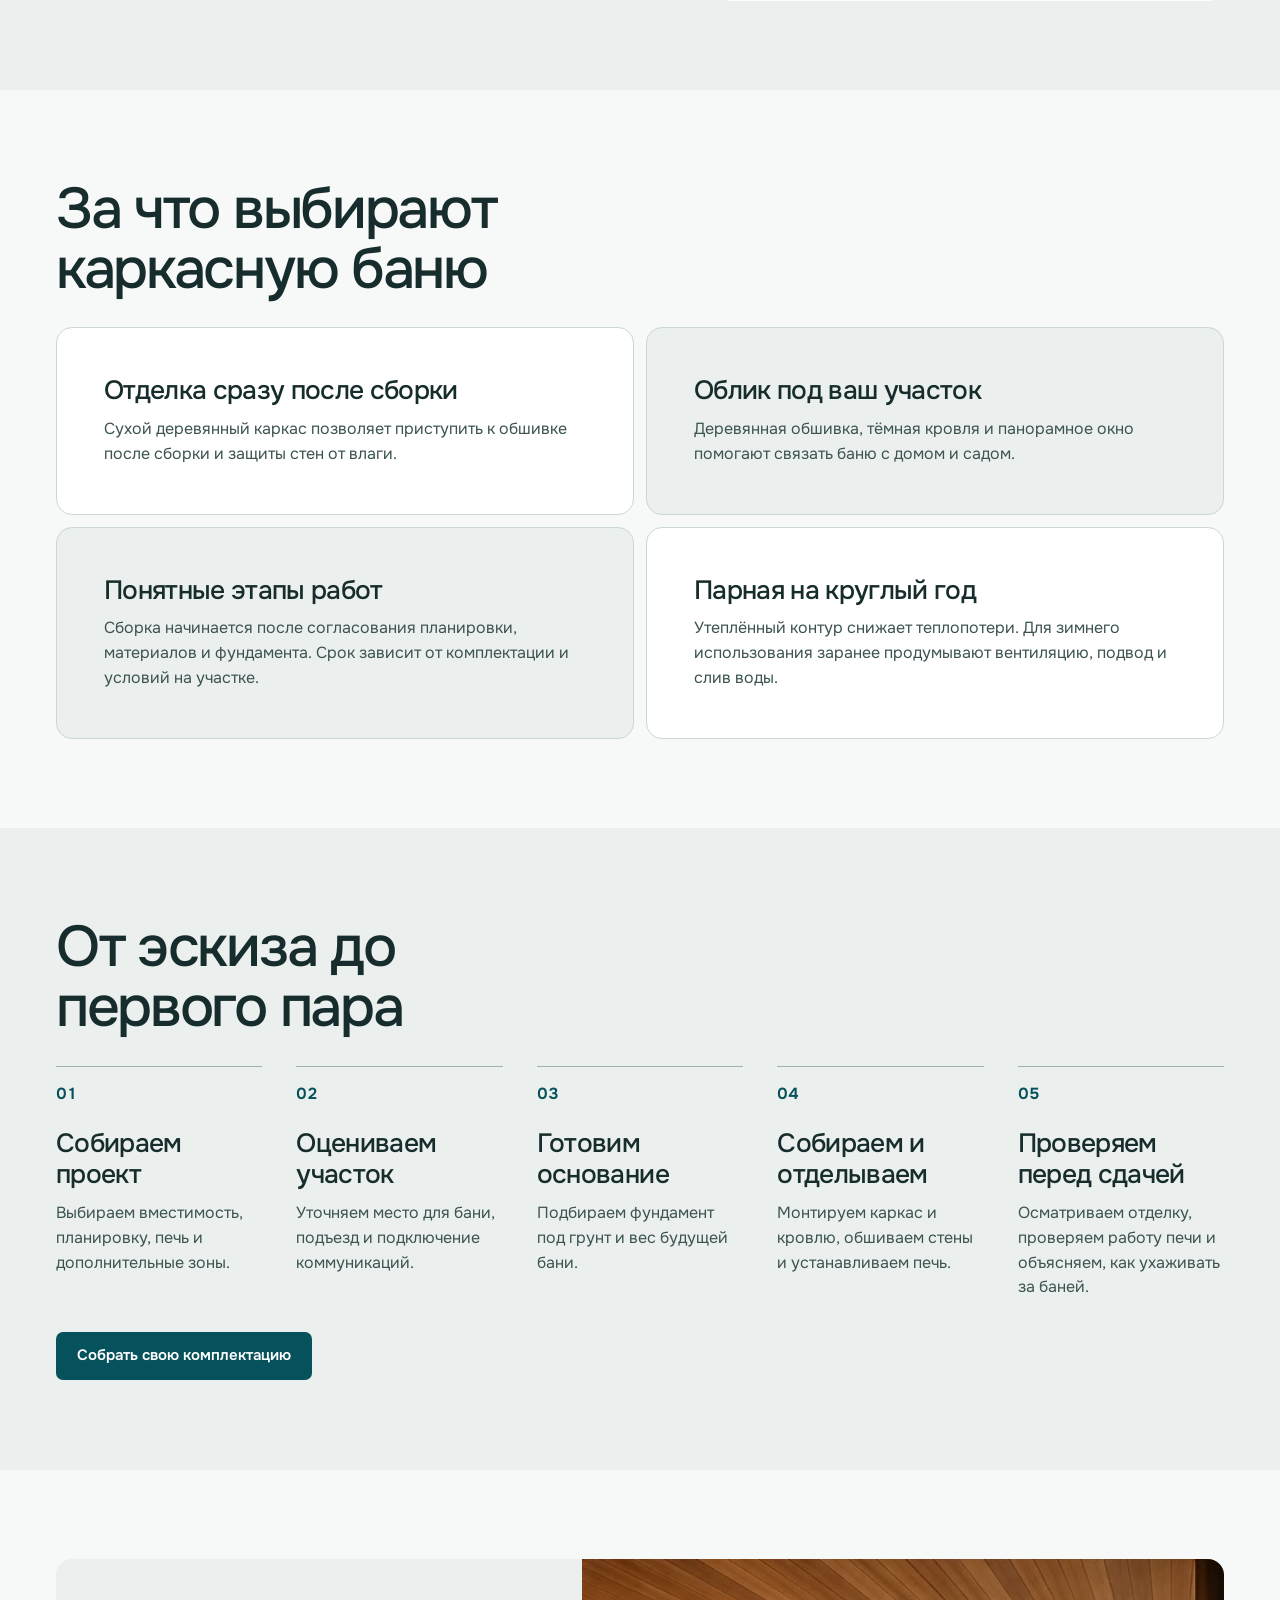
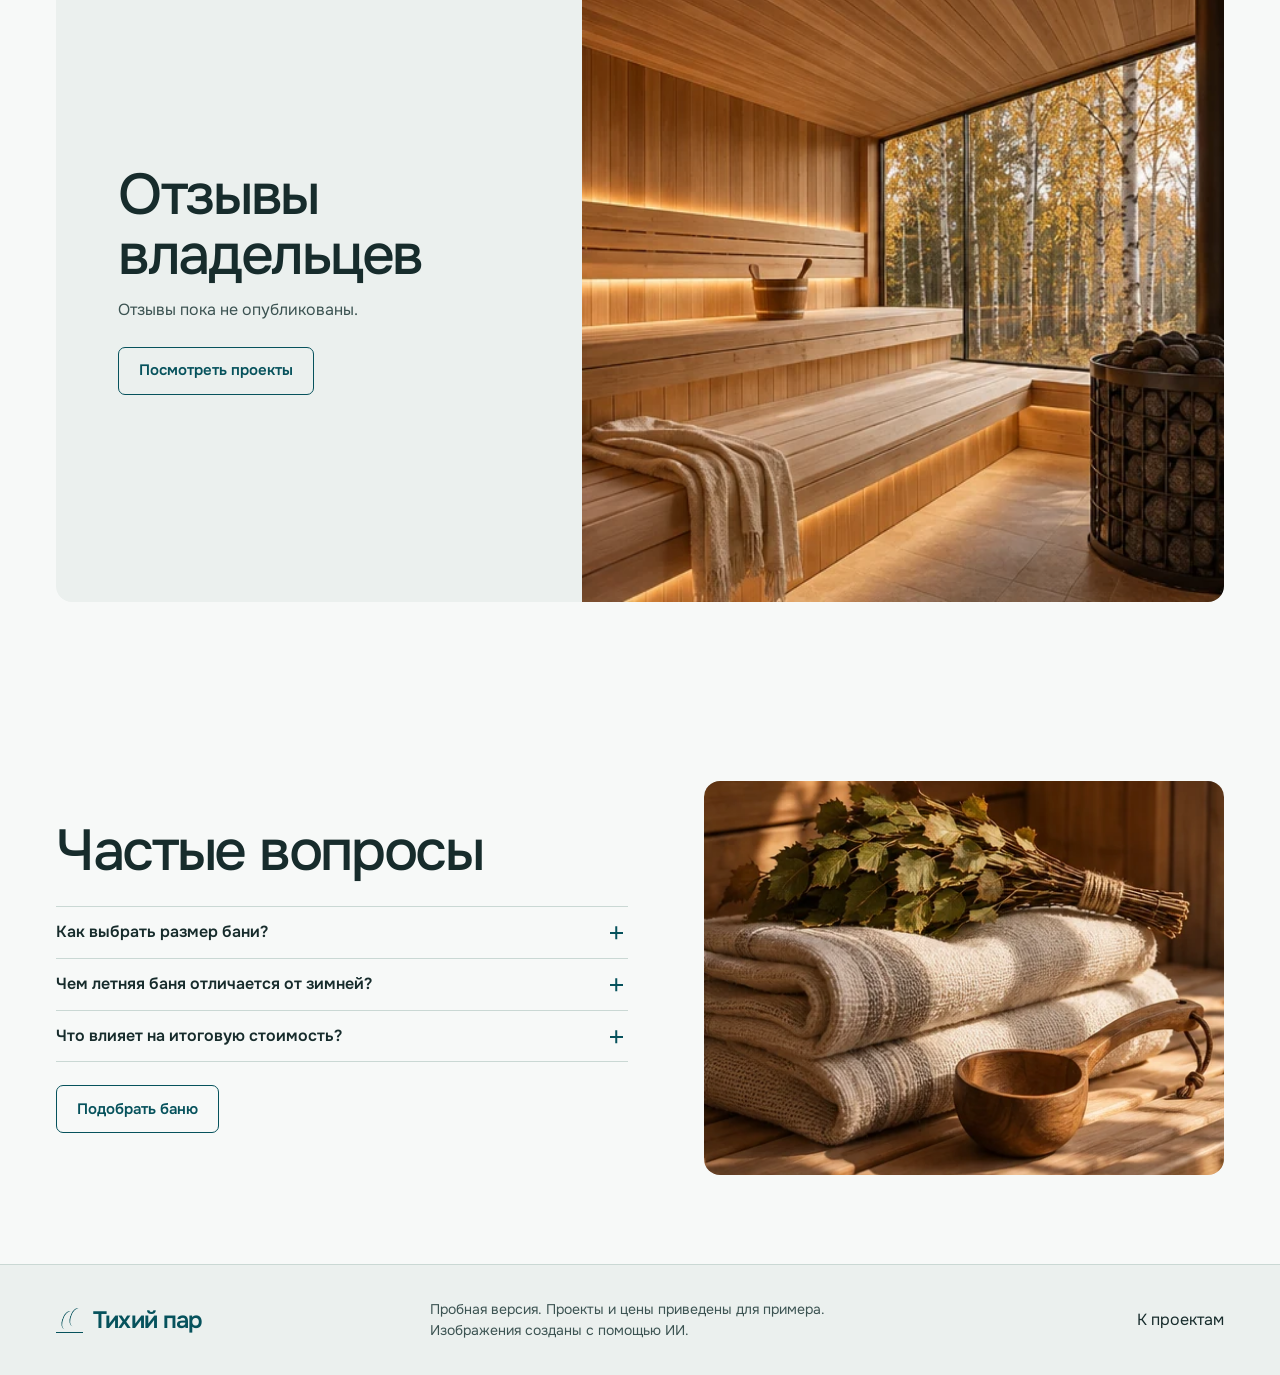
==== commit 023b72e1: "Remove quiz button from header" ====
--- a/index.html
+++ b/index.html
@@ -30,7 +30,6 @@
       <nav id="navigation" class="navigation" aria-label="Основное меню">
         <a href="#catalog">Проекты</a><a href="#builder">Конструктор</a><a href="#faq">Вопросы</a>
       </nav>
-      <button class="button button-line header-pick" type="button" data-quiz>Подобрать баню</button>
     </div>
   </header>
   <main id="top" tabindex="-1">
--- a/styles.css
+++ b/styles.css
@@ -38,7 +38,6 @@
 .navigation { display: flex; align-items: center; gap: clamp(20px, 3vw, 48px); font-size: .94rem; font-weight: 500; }
 .navigation a, .footer a, .text-button { text-underline-offset: 5px; }
 .navigation a:hover, .footer a:hover, .text-button:hover { text-decoration: underline; }
-.header-pick { justify-self: end; }
 .menu-toggle { display: none; }
 
 .button { display: inline-flex; min-height: 48px; justify-content: center; align-items: center; padding: 10px 20px; border: 1px solid transparent; border-radius: 7px; text-align: center; font-size: .94rem; font-weight: 600; line-height: 1.3; transition: background .2s, color .2s, transform .21s var(--ease); }
@@ -204,7 +203,6 @@
   .navigation.open { display: flex; }
   .navigation a { display: flex; align-items: center; min-height: 48px; padding: 5px 8px; }
   .menu-toggle { display: block; border: 0; background: transparent; color: var(--accent); padding: 8px 0 8px 8px; min-height: 44px; font-weight: 600; }
-  .header-pick { display: none; }
   .hero-inner { grid-template-columns: 1fr; grid-template-rows: auto; gap: 15px; padding-block: 25px 27px; }
   .hero-copy { grid-area: auto; }
   .hero-copy h1 { max-width: none; font-size: clamp(2.85rem, 11vw, 4.1rem); margin-bottom: 9px; text-wrap: initial; }
